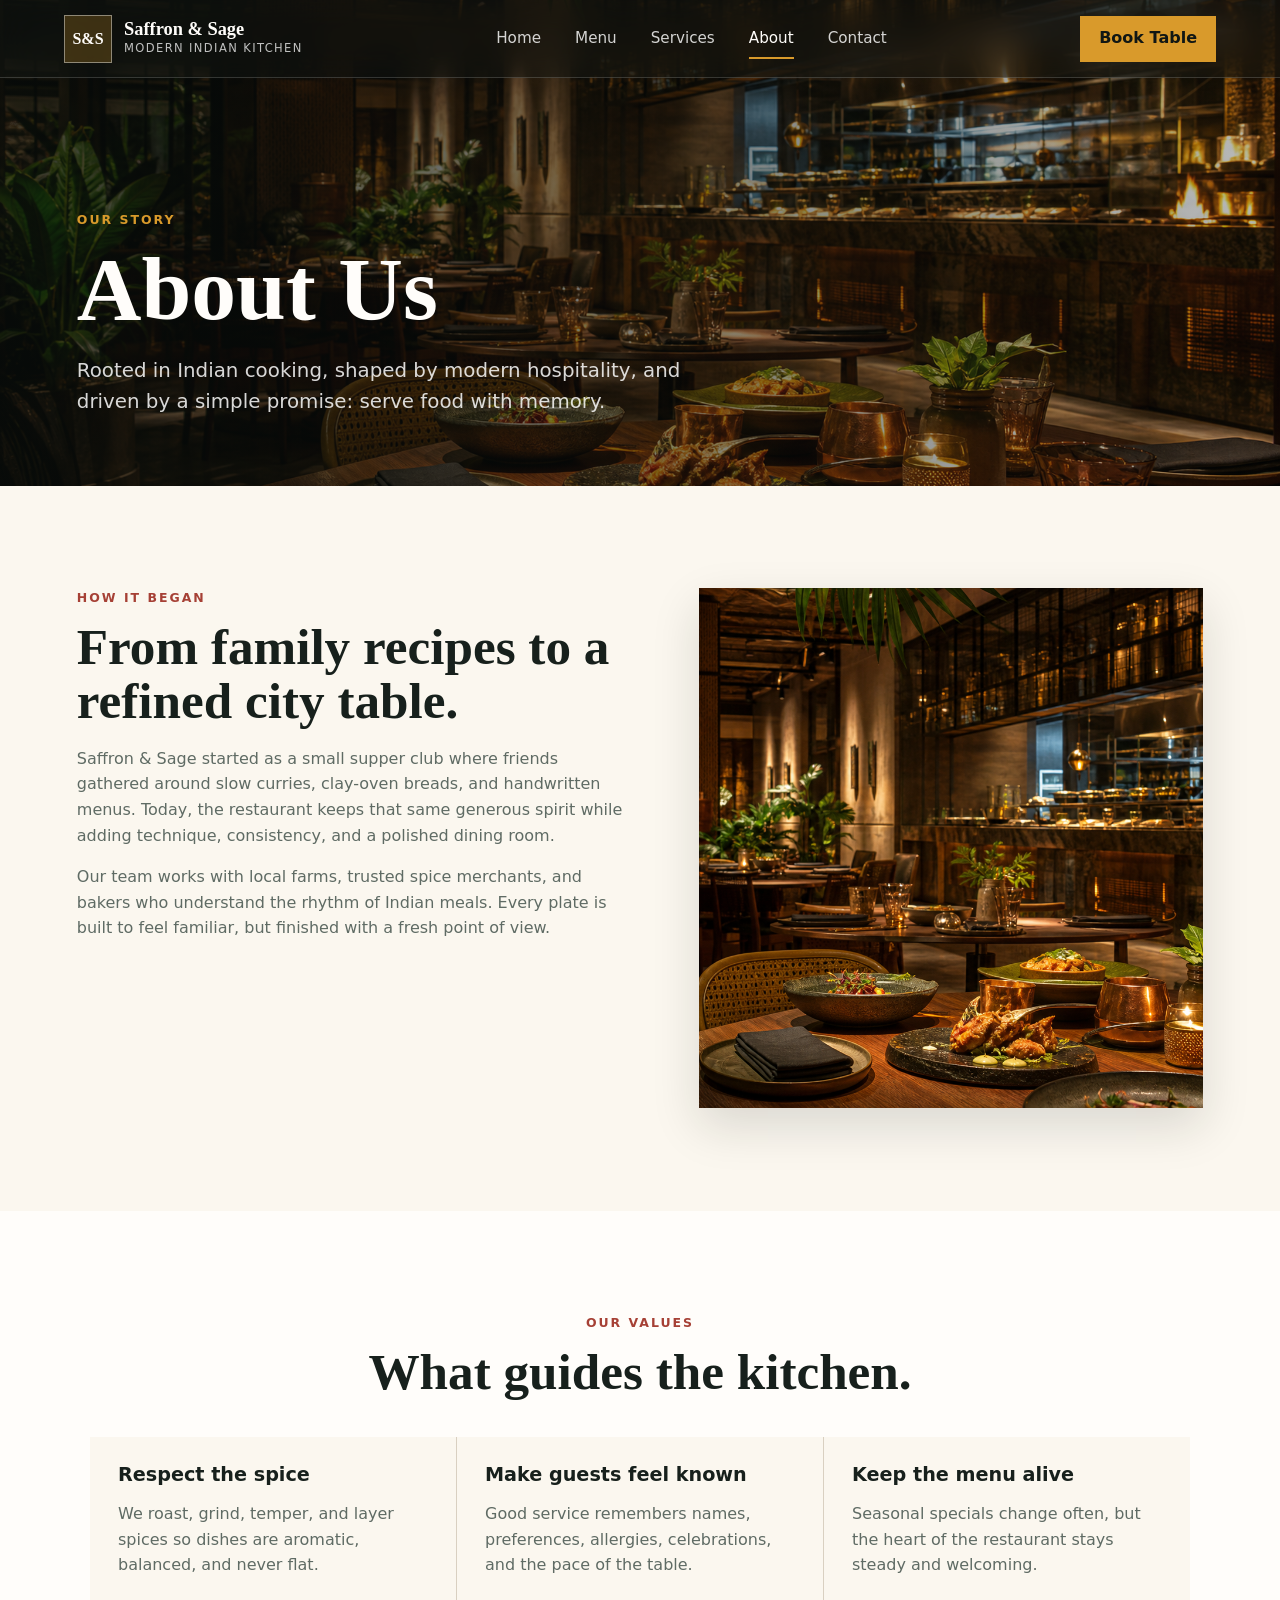
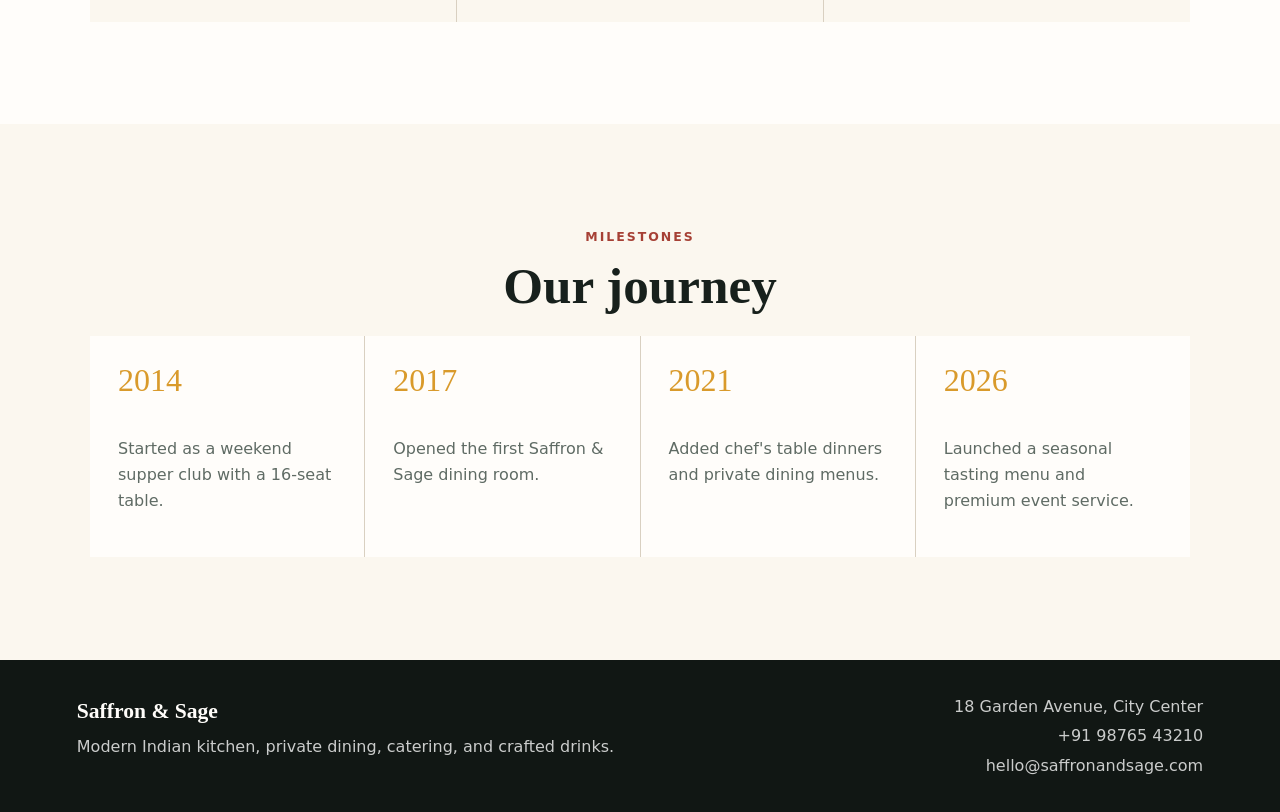
==== about.html @ b7a7b5e6 "Full website" ====
<!DOCTYPE html>
<html lang="en">
<head>
  <meta charset="UTF-8">
  <meta name="viewport" content="width=device-width, initial-scale=1.0">
  <title>About | Saffron &amp; Sage</title>
  <meta name="description" content="Learn the story, team values, and kitchen philosophy behind Saffron & Sage, a modern Indian restaurant.">
  <link rel="stylesheet" href="css/styles.css">
</head>
<body data-page="about">
  <header class="site-header">
    <a class="brand" href="index.html" aria-label="Saffron and Sage home">
      <span class="brand-mark">S&amp;S</span>
      <span class="brand-copy">
        <strong>Saffron &amp; Sage</strong>
        <small>Modern Indian Kitchen</small>
      </span>
    </a>
    <button class="nav-toggle" type="button" aria-label="Toggle navigation" aria-expanded="false" aria-controls="primary-nav">
      <span></span>
      <span></span>
      <span></span>
    </button>
    <nav class="primary-nav" id="primary-nav" aria-label="Primary navigation">
      <a href="index.html">Home</a>
      <a href="menu.html">Menu</a>
      <a href="service.html">Services</a>
      <a href="about.html">About</a>
      <a href="contact.html">Contact</a>
    </nav>
    <a class="header-cta" href="contact.html#reservation">Book Table</a>
  </header>

  <main>
    <section class="sub-hero about-hero">
      <div>
        <p class="eyebrow">Our story</p>
        <h1>About Us</h1>
        <p>Rooted in Indian cooking, shaped by modern hospitality, and driven by a simple promise: serve food with memory.</p>
      </div>
    </section>

    <section class="section story-section">
      <div class="section-grid two-column">
        <div>
          <p class="eyebrow dark">How it began</p>
          <h2>From family recipes to a refined city table.</h2>
          <p>Saffron &amp; Sage started as a small supper club where friends gathered around slow curries, clay-oven breads, and handwritten menus. Today, the restaurant keeps that same generous spirit while adding technique, consistency, and a polished dining room.</p>
          <p>Our team works with local farms, trusted spice merchants, and bakers who understand the rhythm of Indian meals. Every plate is built to feel familiar, but finished with a fresh point of view.</p>
        </div>
        <img class="wide-photo" src="assets/hero-restaurant.png" alt="Warm modern restaurant dining room">
      </div>
    </section>

    <section class="section values-band">
      <div class="section-heading">
        <p class="eyebrow dark">Our values</p>
        <h2>What guides the kitchen.</h2>
      </div>
      <div class="value-list">
        <article>
          <h3>Respect the spice</h3>
          <p>We roast, grind, temper, and layer spices so dishes are aromatic, balanced, and never flat.</p>
        </article>
        <article>
          <h3>Make guests feel known</h3>
          <p>Good service remembers names, preferences, allergies, celebrations, and the pace of the table.</p>
        </article>
        <article>
          <h3>Keep the menu alive</h3>
          <p>Seasonal specials change often, but the heart of the restaurant stays steady and welcoming.</p>
        </article>
      </div>
    </section>

    <section class="section timeline-section">
      <div class="section-heading compact-heading">
        <p class="eyebrow dark">Milestones</p>
        <h2>Our journey</h2>
      </div>
      <div class="timeline">
        <div>
          <span>2014</span>
          <p>Started as a weekend supper club with a 16-seat table.</p>
        </div>
        <div>
          <span>2017</span>
          <p>Opened the first Saffron &amp; Sage dining room.</p>
        </div>
        <div>
          <span>2021</span>
          <p>Added chef's table dinners and private dining menus.</p>
        </div>
        <div>
          <span>2026</span>
          <p>Launched a seasonal tasting menu and premium event service.</p>
        </div>
      </div>
    </section>
  </main>

  <footer class="site-footer">
    <div>
      <strong>Saffron &amp; Sage</strong>
      <p>Modern Indian kitchen, private dining, catering, and crafted drinks.</p>
    </div>
    <div>
      <span>18 Garden Avenue, City Center</span>
      <span>+91 98765 43210</span>
      <span>hello@saffronandsage.com</span>
    </div>
  </footer>

  <script src="js/script.js"></script>
</body>
</html>
---- css/styles.css ----
:root {
  --ink: #17201c;
  --muted: #5f6b64;
  --paper: #fbf7ef;
  --soft: #f1eadc;
  --stone: #d9d0c1;
  --green: #284d3c;
  --leaf: #3f735a;
  --saffron: #d99a2b;
  --tomato: #a64035;
  --charcoal: #111714;
  --white: #fffdfa;
  --shadow: 0 18px 45px rgba(18, 25, 21, 0.14);
}

* {
  box-sizing: border-box;
}

html {
  scroll-behavior: smooth;
}

body {
  margin: 0;
  font-family: Inter, ui-sans-serif, system-ui, -apple-system, BlinkMacSystemFont, "Segoe UI", sans-serif;
  color: var(--ink);
  background: var(--paper);
  line-height: 1.6;
}

body.nav-open {
  overflow: hidden;
}

img {
  display: block;
  max-width: 100%;
}

a {
  color: inherit;
  text-decoration: none;
}

.site-header {
  position: fixed;
  z-index: 20;
  top: 0;
  left: 0;
  right: 0;
  display: grid;
  grid-template-columns: auto 1fr auto;
  align-items: center;
  gap: 24px;
  min-height: 78px;
  padding: 14px clamp(20px, 5vw, 64px);
  color: var(--white);
  background: rgba(17, 23, 20, 0.42);
  border-bottom: 1px solid rgba(255, 255, 255, 0.16);
  backdrop-filter: blur(16px);
  transition: background 180ms ease, box-shadow 180ms ease;
}

.site-header.is-scrolled {
  background: rgba(17, 23, 20, 0.94);
  box-shadow: 0 12px 28px rgba(0, 0, 0, 0.22);
}

.brand {
  display: inline-flex;
  align-items: center;
  gap: 12px;
  min-width: 0;
}

.brand-mark {
  display: grid;
  place-items: center;
  width: 48px;
  height: 48px;
  border: 1px solid rgba(255, 255, 255, 0.42);
  background: rgba(217, 154, 43, 0.24);
  font-family: Georgia, "Times New Roman", serif;
  font-weight: 700;
  letter-spacing: 0;
}

.brand-copy {
  display: grid;
  gap: 0;
}

.brand-copy strong {
  font-family: Georgia, "Times New Roman", serif;
  font-size: 1.15rem;
  line-height: 1.1;
}

.brand-copy small {
  color: rgba(255, 255, 255, 0.74);
  font-size: 0.72rem;
  text-transform: uppercase;
  letter-spacing: 0.12em;
}

.primary-nav {
  display: flex;
  justify-content: center;
  gap: clamp(14px, 3vw, 34px);
  font-size: 0.95rem;
}

.primary-nav a {
  position: relative;
  padding: 8px 0;
  color: rgba(255, 255, 255, 0.82);
  transition: color 160ms ease;
}

.primary-nav a::after {
  content: "";
  position: absolute;
  left: 0;
  right: 0;
  bottom: 0;
  height: 2px;
  background: var(--saffron);
  transform: scaleX(0);
  transform-origin: center;
  transition: transform 160ms ease;
}

.primary-nav a:hover,
.primary-nav a[aria-current="page"] {
  color: var(--white);
}

.primary-nav a:hover::after,
.primary-nav a[aria-current="page"]::after {
  transform: scaleX(1);
}

.header-cta,
.button {
  display: inline-flex;
  align-items: center;
  justify-content: center;
  min-height: 46px;
  padding: 12px 18px;
  border: 1px solid transparent;
  font-weight: 700;
  line-height: 1.15;
  transition: transform 160ms ease, background 160ms ease, border-color 160ms ease;
}

.header-cta {
  color: var(--charcoal);
  background: var(--saffron);
}

.button:hover,
.header-cta:hover {
  transform: translateY(-2px);
}

.button-primary {
  color: var(--white);
  background: var(--green);
  border-color: var(--green);
}

.button-light {
  color: var(--white);
  background: rgba(255, 255, 255, 0.13);
  border-color: rgba(255, 255, 255, 0.52);
}

.nav-toggle {
  display: none;
  width: 46px;
  height: 46px;
  padding: 0;
  border: 1px solid rgba(255, 255, 255, 0.35);
  background: rgba(255, 255, 255, 0.08);
}

.nav-toggle span {
  display: block;
  width: 20px;
  height: 2px;
  margin: 5px auto;
  background: var(--white);
  transition: transform 160ms ease, opacity 160ms ease;
}

.hero,
.sub-hero {
  position: relative;
  display: grid;
  align-items: end;
  min-height: 76vh;
  padding: 128px clamp(20px, 6vw, 84px) 40px;
  overflow: hidden;
  color: var(--white);
  background-color: var(--charcoal);
  background-size: cover;
  background-position: center;
}

.home-hero {
  grid-template-rows: 1fr auto;
  background-image:
    linear-gradient(90deg, rgba(9, 13, 11, 0.82) 0%, rgba(9, 13, 11, 0.58) 44%, rgba(9, 13, 11, 0.24) 100%),
    url("../assets/hero-restaurant.png");
}

.menu-hero {
  background-image:
    linear-gradient(90deg, rgba(9, 13, 11, 0.78), rgba(9, 13, 11, 0.36)),
    url("../assets/signature-platter.png");
}

.service-hero {
  background-image:
    linear-gradient(90deg, rgba(9, 13, 11, 0.78), rgba(9, 13, 11, 0.32)),
    url("../assets/chef-service.png");
}

.about-hero {
  background-image:
    linear-gradient(90deg, rgba(9, 13, 11, 0.78), rgba(9, 13, 11, 0.28)),
    url("../assets/hero-restaurant.png");
}

.contact-hero {
  background-image:
    linear-gradient(90deg, rgba(9, 13, 11, 0.78), rgba(9, 13, 11, 0.28)),
    url("../assets/dessert-drinks.png");
}

.sub-hero {
  min-height: 54vh;
}

.hero-content,
.sub-hero > div {
  max-width: 760px;
}

.eyebrow {
  margin: 0 0 12px;
  color: var(--saffron);
  font-size: 0.78rem;
  font-weight: 800;
  letter-spacing: 0.16em;
  text-transform: uppercase;
}

.eyebrow.dark {
  color: var(--tomato);
}

h1,
h2,
h3,
p {
  overflow-wrap: anywhere;
}

h1,
h2,
h3 {
  margin-top: 0;
  line-height: 1.05;
}

h1 {
  margin-bottom: 18px;
  font-family: Georgia, "Times New Roman", serif;
  font-size: clamp(3.1rem, 9vw, 7.4rem);
  letter-spacing: 0;
}

.sub-hero h1 {
  font-size: clamp(2.8rem, 7vw, 5.6rem);
}

h2 {
  margin-bottom: 18px;
  font-family: Georgia, "Times New Roman", serif;
  font-size: clamp(2rem, 4vw, 3.6rem);
  letter-spacing: 0;
}

h3 {
  margin-bottom: 10px;
  font-size: 1.2rem;
}

.hero-lede,
.sub-hero p:last-child {
  max-width: 660px;
  margin: 0 0 28px;
  color: rgba(255, 255, 255, 0.84);
  font-size: clamp(1rem, 2vw, 1.24rem);
}

.hero-actions {
  display: flex;
  flex-wrap: wrap;
  gap: 12px;
}

.hero-facts {
  display: grid;
  grid-template-columns: repeat(3, minmax(0, 1fr));
  gap: 1px;
  width: min(760px, 100%);
  margin-top: 48px;
  background: rgba(255, 255, 255, 0.22);
}

.hero-facts div {
  padding: 18px;
  background: rgba(17, 23, 20, 0.62);
  backdrop-filter: blur(12px);
}

.hero-facts strong {
  display: block;
  font-family: Georgia, "Times New Roman", serif;
  font-size: clamp(1.7rem, 5vw, 2.8rem);
  line-height: 1;
}

.hero-facts span {
  color: rgba(255, 255, 255, 0.78);
  font-size: 0.92rem;
}

.section {
  padding: clamp(64px, 8vw, 108px) clamp(20px, 6vw, 84px);
}

.section-grid {
  width: min(1180px, 100%);
  margin: 0 auto;
}

.two-column {
  display: grid;
  grid-template-columns: minmax(0, 1fr) minmax(340px, 0.92fr);
  gap: clamp(34px, 6vw, 74px);
}

.center-y {
  align-items: center;
}

.intro-band,
.split-band {
  background: var(--white);
}

.section p {
  color: var(--muted);
}

.section-heading {
  width: min(840px, 100%);
  margin: 0 auto 38px;
  text-align: center;
}

.compact-heading {
  margin-bottom: 24px;
}

.info-grid,
.contact-list {
  display: grid;
  grid-template-columns: repeat(2, minmax(0, 1fr));
  gap: 14px;
  margin-top: 28px;
}

.info-grid div,
.contact-list div {
  padding: 18px;
  background: var(--soft);
  border-left: 4px solid var(--saffron);
}

.info-grid span,
.contact-list span,
.menu-card span {
  display: block;
  margin-bottom: 6px;
  color: var(--tomato);
  font-size: 0.76rem;
  font-weight: 800;
  letter-spacing: 0.12em;
  text-transform: uppercase;
}

.photo-stack {
  display: grid;
  grid-template-columns: 1fr 0.8fr;
  align-items: end;
  gap: 16px;
  min-height: 470px;
}

.photo-stack img,
.wide-photo,
.menu-feature img {
  width: 100%;
  object-fit: cover;
  box-shadow: var(--shadow);
}

.photo-stack img:first-child {
  height: 420px;
}

.photo-stack img:last-child {
  height: 330px;
  margin-bottom: 52px;
}

.wide-photo {
  height: min(520px, 62vw);
}

.feature-grid,
.service-grid {
  display: grid;
  grid-template-columns: repeat(3, minmax(0, 1fr));
  gap: 18px;
  width: min(1180px, 100%);
  margin: 0 auto;
}

.feature-card,
.service-card,
.menu-card,
.reservation-form {
  background: var(--white);
  box-shadow: 0 1px 0 rgba(23, 32, 28, 0.08);
}

.feature-card,
.service-card {
  min-height: 260px;
  padding: 28px;
  border-top: 4px solid var(--leaf);
}

.feature-number,
.service-card span,
.timeline span {
  display: inline-block;
  margin-bottom: 24px;
  color: var(--saffron);
  font-family: Georgia, "Times New Roman", serif;
  font-size: 2rem;
  line-height: 1;
}

.highlight-band {
  color: var(--white);
  background: var(--charcoal);
}

.highlight-band p {
  color: rgba(255, 255, 255, 0.78);
}

.highlight-band .wide-photo {
  border: 1px solid rgba(255, 255, 255, 0.2);
}

.menu-feature {
  display: grid;
  grid-template-columns: minmax(320px, 0.95fr) minmax(0, 1fr);
  gap: clamp(26px, 5vw, 58px);
  align-items: center;
  width: min(1040px, 100%);
  margin: 0 auto;
  padding: 22px;
  background: var(--white);
}

.menu-feature img {
  height: 390px;
}

.menu-feature strong {
  color: var(--tomato);
  font-size: 1.45rem;
}

.menu-section {
  background: var(--white);
}

.menu-filters {
  display: flex;
  flex-wrap: wrap;
  justify-content: center;
  gap: 10px;
  margin-bottom: 30px;
}

.filter-button {
  min-height: 42px;
  padding: 10px 16px;
  color: var(--green);
  background: transparent;
  border: 1px solid var(--stone);
  font-weight: 800;
  cursor: pointer;
  transition: background 160ms ease, color 160ms ease, border-color 160ms ease;
}

.filter-button.is-active,
.filter-button:hover {
  color: var(--white);
  background: var(--green);
  border-color: var(--green);
}

.menu-grid {
  display: grid;
  grid-template-columns: repeat(2, minmax(0, 1fr));
  gap: 16px;
  width: min(1080px, 100%);
  margin: 0 auto;
}

.menu-card {
  display: flex;
  justify-content: space-between;
  gap: 20px;
  min-height: 172px;
  padding: 24px;
  border: 1px solid rgba(23, 32, 28, 0.08);
}

.menu-card.is-hidden {
  display: none;
}

.menu-card strong {
  flex: 0 0 auto;
  color: var(--green);
  font-size: 1.05rem;
}

.values-band {
  background: var(--white);
}

.value-list,
.timeline {
  display: grid;
  grid-template-columns: repeat(3, minmax(0, 1fr));
  gap: 1px;
  width: min(1100px, 100%);
  margin: 0 auto;
  background: var(--stone);
}

.value-list article,
.timeline div {
  padding: 28px;
  background: var(--paper);
}

.timeline {
  grid-template-columns: repeat(4, minmax(0, 1fr));
}

.timeline div {
  background: var(--white);
}

.clean-list {
  display: grid;
  gap: 10px;
  padding: 0;
  margin: 22px 0 26px;
  list-style: none;
}

.clean-list li {
  position: relative;
  padding-left: 22px;
}

.clean-list li::before {
  content: "";
  position: absolute;
  left: 0;
  top: 0.65em;
  width: 8px;
  height: 8px;
  background: var(--saffron);
}

.contact-layout {
  display: grid;
  grid-template-columns: minmax(320px, 0.88fr) minmax(0, 1.12fr);
  gap: clamp(28px, 5vw, 58px);
  width: min(1180px, 100%);
  margin: 0 auto;
}

.map-panel {
  position: relative;
  min-height: 280px;
  margin-top: 22px;
  overflow: hidden;
  background:
    linear-gradient(135deg, rgba(40, 77, 60, 0.2), rgba(217, 154, 43, 0.2)),
    var(--soft);
}

.map-line {
  position: absolute;
  background: rgba(40, 77, 60, 0.28);
}

.map-line.horizontal {
  left: -20px;
  right: -20px;
  height: 22px;
  transform: rotate(-11deg);
}

.map-line.horizontal.one {
  top: 70px;
}

.map-line.horizontal.two {
  bottom: 62px;
  transform: rotate(8deg);
}

.map-line.vertical {
  top: -20px;
  bottom: -20px;
  width: 20px;
  transform: rotate(24deg);
}

.map-line.vertical.one {
  left: 28%;
}

.map-line.vertical.two {
  right: 22%;
  transform: rotate(-18deg);
}

.map-pin {
  position: absolute;
  left: 50%;
  top: 50%;
  display: grid;
  place-items: center;
  width: 70px;
  height: 70px;
  color: var(--white);
  background: var(--tomato);
  border: 6px solid var(--white);
  box-shadow: var(--shadow);
  transform: translate(-50%, -50%);
}

.map-pin span {
  font-family: Georgia, "Times New Roman", serif;
  font-weight: 800;
}

.reservation-form {
  padding: clamp(26px, 4vw, 42px);
}

.form-grid {
  display: grid;
  grid-template-columns: repeat(2, minmax(0, 1fr));
  gap: 16px;
}

label {
  display: grid;
  gap: 8px;
  color: var(--ink);
  font-weight: 800;
}

label span {
  font-size: 0.9rem;
}

input,
select,
textarea {
  width: 100%;
  min-height: 48px;
  padding: 12px 13px;
  color: var(--ink);
  background: var(--paper);
  border: 1px solid var(--stone);
  border-radius: 0;
  font: inherit;
}

textarea {
  resize: vertical;
}

input:focus,
select:focus,
textarea:focus {
  outline: 2px solid rgba(217, 154, 43, 0.45);
  border-color: var(--saffron);
}

.full-field {
  grid-column: 1 / -1;
}

.reservation-form .button {
  margin-top: 18px;
  cursor: pointer;
}

.form-message {
  min-height: 24px;
  margin: 14px 0 0;
  font-weight: 800;
}

.form-message.is-error {
  color: var(--tomato);
}

.form-message.is-success {
  color: var(--green);
}

.site-footer {
  display: grid;
  grid-template-columns: minmax(0, 1fr) auto;
  gap: 24px;
  padding: 34px clamp(20px, 6vw, 84px);
  color: rgba(255, 255, 255, 0.78);
  background: var(--charcoal);
}

.site-footer strong {
  display: block;
  margin-bottom: 6px;
  color: var(--white);
  font-family: Georgia, "Times New Roman", serif;
  font-size: 1.35rem;
}

.site-footer p {
  margin: 0;
}

.site-footer div:last-child {
  display: grid;
  gap: 4px;
  text-align: right;
}

@media (max-width: 980px) {
  .site-header {
    grid-template-columns: auto auto;
  }

  .primary-nav,
  .header-cta {
    display: none;
  }

  .nav-toggle {
    display: block;
    justify-self: end;
  }

  body.nav-open .primary-nav {
    position: fixed;
    left: 16px;
    right: 16px;
    top: 88px;
    display: grid;
    gap: 0;
    padding: 14px;
    background: rgba(17, 23, 20, 0.98);
    box-shadow: var(--shadow);
  }

  body.nav-open .primary-nav a {
    padding: 14px 8px;
  }

  body.nav-open .nav-toggle span:first-child {
    transform: translateY(7px) rotate(45deg);
  }

  body.nav-open .nav-toggle span:nth-child(2) {
    opacity: 0;
  }

  body.nav-open .nav-toggle span:last-child {
    transform: translateY(-7px) rotate(-45deg);
  }

  .two-column,
  .menu-feature,
  .contact-layout {
    grid-template-columns: 1fr;
  }

  .feature-grid,
  .service-grid {
    grid-template-columns: repeat(2, minmax(0, 1fr));
  }

  .value-list,
  .timeline {
    grid-template-columns: 1fr 1fr;
  }
}

@media (max-width: 700px) {
  .site-header {
    min-height: 72px;
    padding: 12px 16px;
  }

  .brand-mark {
    width: 42px;
    height: 42px;
  }

  .brand-copy small {
    display: none;
  }

  .hero,
  .sub-hero {
    min-height: 68vh;
    padding: 110px 18px 28px;
  }

  .sub-hero {
    min-height: 46vh;
  }

  .hero-facts {
    grid-template-columns: 1fr;
    margin-top: 34px;
  }

  .section {
    padding: 54px 18px;
  }

  .info-grid,
  .contact-list,
  .form-grid,
  .menu-grid,
  .feature-grid,
  .service-grid,
  .value-list,
  .timeline {
    grid-template-columns: 1fr;
  }

  .photo-stack {
    grid-template-columns: 1fr;
    min-height: auto;
  }

  .photo-stack img:first-child,
  .photo-stack img:last-child,
  .wide-photo,
  .menu-feature img {
    height: 300px;
    margin: 0;
  }

  .menu-card {
    flex-direction: column;
    min-height: 0;
  }

  .site-footer {
    grid-template-columns: 1fr;
  }

  .site-footer div:last-child {
    text-align: left;
  }
}
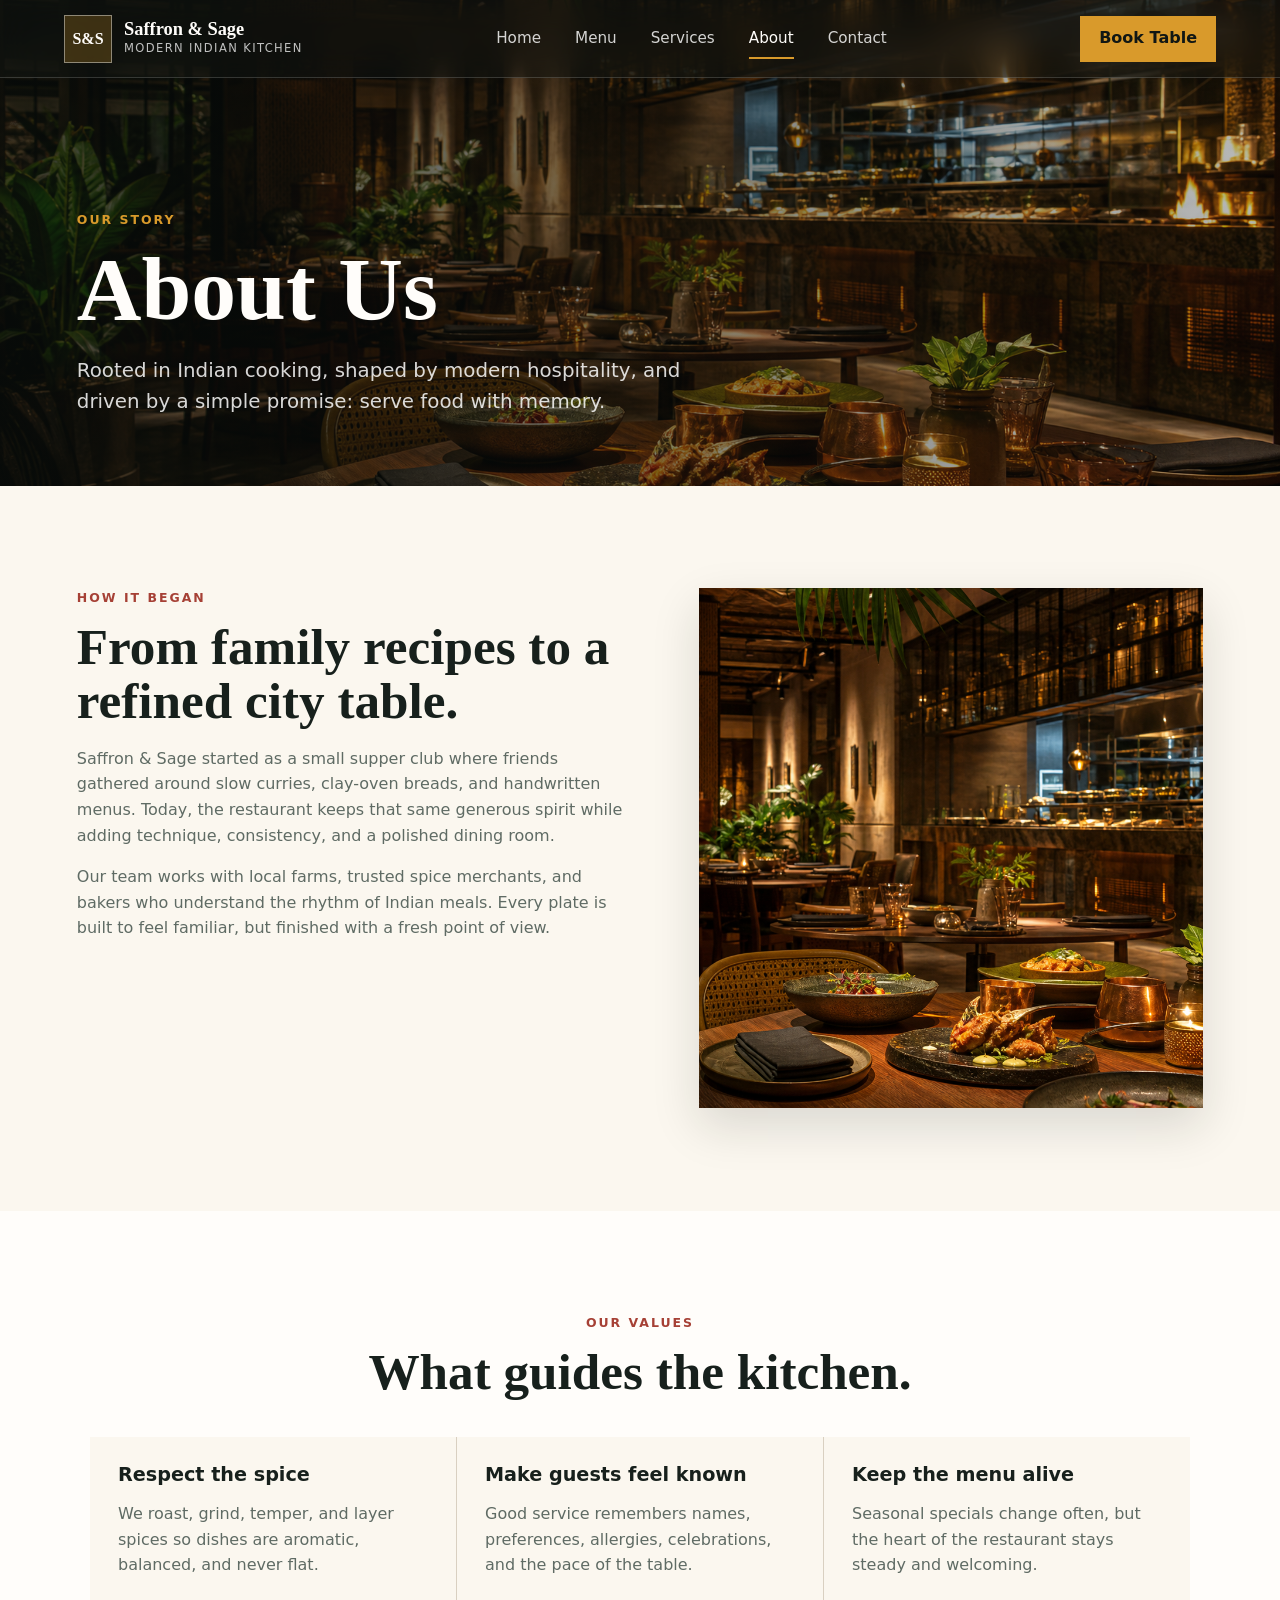
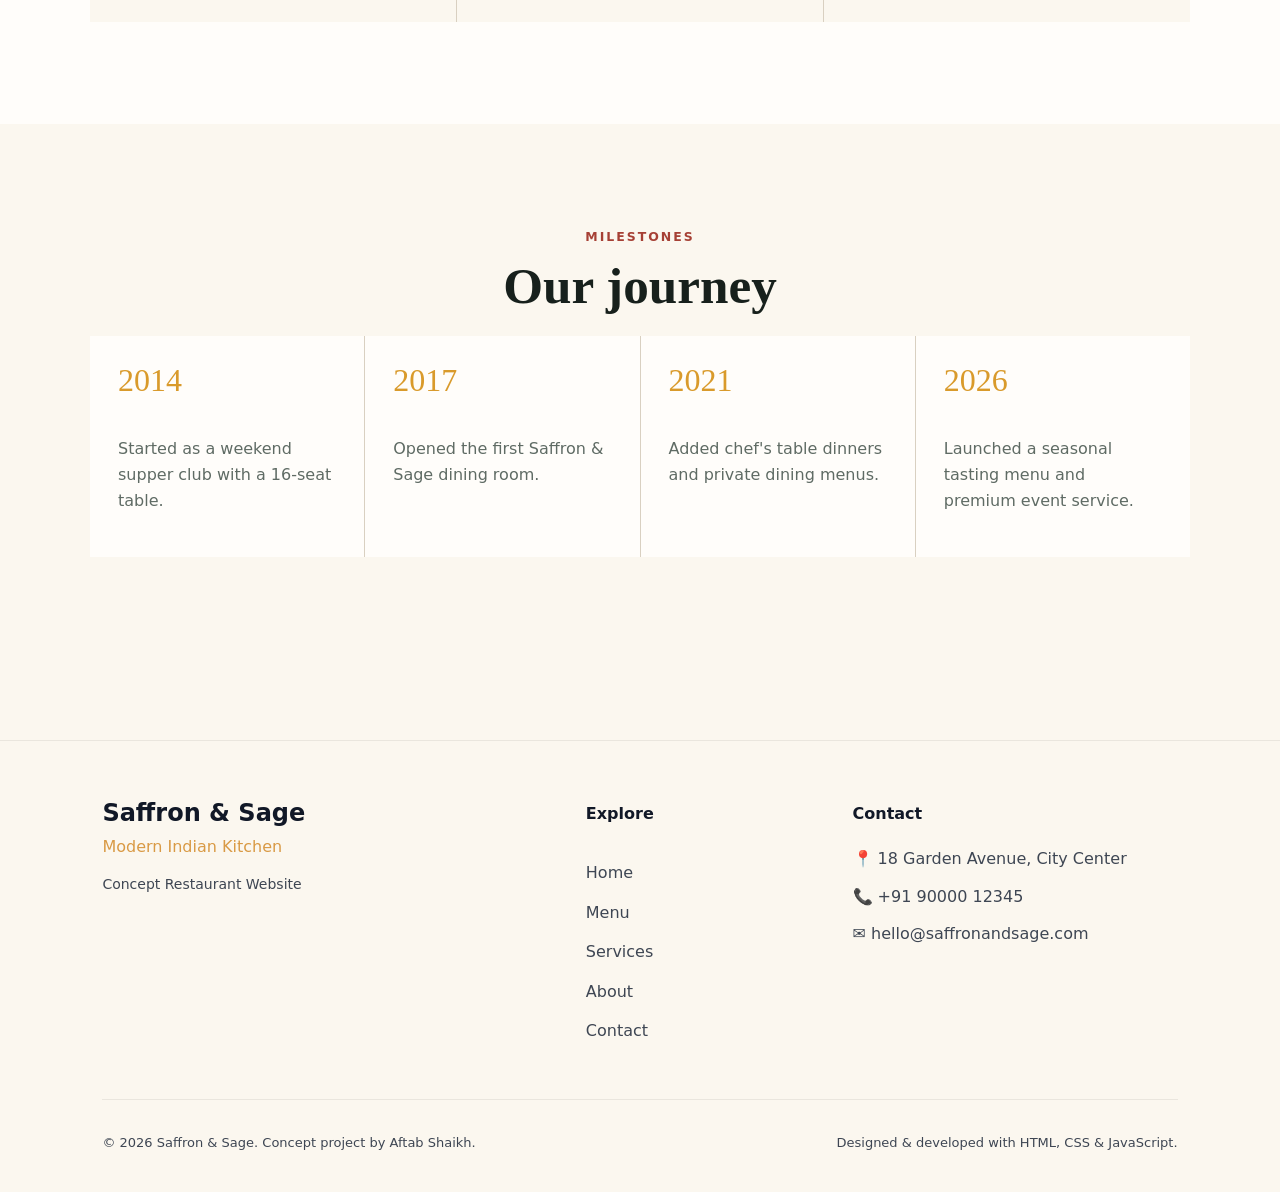
==== commit 857b2a0f: "Updation" ====
--- a/about.html
+++ b/about.html
@@ -24,7 +24,7 @@
     <nav class="primary-nav" id="primary-nav" aria-label="Primary navigation">
       <a href="index.html">Home</a>
       <a href="menu.html">Menu</a>
-      <a href="service.html">Services</a>
+      <a href="services.html">Services</a>
       <a href="about.html">About</a>
       <a href="contact.html">Contact</a>
     </nav>
@@ -100,16 +100,37 @@
   </main>
 
   <footer class="site-footer">
-    <div>
-      <strong>Saffron &amp; Sage</strong>
-      <p>Modern Indian kitchen, private dining, catering, and crafted drinks.</p>
+  <div class="footer-container">
+
+    <div class="footer-brand">
+      <h3>Saffron & Sage</h3>
+      <p>Modern Indian Kitchen</p>
+      <span>Concept Restaurant Website</span>
     </div>
-    <div>
-      <span>18 Garden Avenue, City Center</span>
-      <span>+91 98765 43210</span>
-      <span>hello@saffronandsage.com</span>
+
+    <div class="footer-links">
+      <h4>Explore</h4>
+      <a href="index.html">Home</a>
+      <a href="menu.html">Menu</a>
+      <a href="services.html">Services</a>
+      <a href="about.html">About</a>
+      <a href="contact.html">Contact</a>
     </div>
-  </footer>
+
+    <div class="footer-contact">
+      <h4>Contact</h4>
+      <p>📍 18 Garden Avenue, City Center</p>
+      <p>📞 +91 90000 12345</p>
+      <p>✉ hello@saffronandsage.com</p>
+    </div>
+
+  </div>
+
+  <div class="footer-bottom">
+    <p>© 2026 Saffron & Sage. Concept project by Aftab Shaikh.</p>
+    <p>Designed & developed with HTML, CSS & JavaScript.</p>
+  </div>
+</footer>
 
   <script src="js/script.js"></script>
 </body>
--- a/css/styles.css
+++ b/css/styles.css
@@ -753,30 +753,95 @@
 }
 
 .site-footer {
-  display: grid;
-  grid-template-columns: minmax(0, 1fr) auto;
-  gap: 24px;
-  padding: 34px clamp(20px, 6vw, 84px);
-  color: rgba(255, 255, 255, 0.78);
-  background: var(--charcoal);
-}
-
-.site-footer strong {
-  display: block;
-  margin-bottom: 6px;
-  color: var(--white);
-  font-family: Georgia, "Times New Roman", serif;
-  font-size: 1.35rem;
-}
-
-.site-footer p {
-  margin: 0;
-}
-
-.site-footer div:last-child {
-  display: grid;
-  gap: 4px;
-  text-align: right;
+  margin-top: 80px;
+  padding: 60px 8% 25px;
+  background: #fbf7ef;
+  border-top: 1px solid rgba(40, 35, 30, 0.08);
+  color: #111827;
+}
+
+.footer-container {
+  max-width: 1200px;
+  margin: 0 auto;
+
+  display: grid;
+  grid-template-columns: 2fr 1fr 1.5fr;
+  gap: 50px;
+}
+
+.footer-brand h3 {
+  margin: 0 0 8px;
+  color: #111827;
+  font-size: 24px;
+}
+
+.footer-brand p {
+  margin: 0 0 12px;
+  color: #d99a45;
+}
+
+.footer-brand span {
+  color: #3e4653;
+  font-size: 14px;
+}
+
+.footer-links h4,
+.footer-contact h4 {
+  margin: 0 0 20px;
+  color: #111827;
+  font-size: 16px;
+}
+
+.footer-links {
+  display: flex;
+  flex-direction: column;
+  gap: 14px;
+}
+
+.footer-links a {
+  color: #3e4653;
+  text-decoration: none;
+  transition: color 0.2s ease;
+}
+
+.footer-links a:hover {
+  color: #d99a45;
+}
+
+.footer-contact {
+  color: #3e4653;
+}
+
+.footer-contact p {
+  margin: 0 0 12px;
+  line-height: 1.6;
+}
+
+.footer-bottom {
+  max-width: 1200px;
+  margin: 55px auto 0;
+  padding-top: 20px;
+
+  border-top: 1px solid rgba(40, 35, 30, 0.08);
+
+  display: flex;
+  justify-content: space-between;
+  gap: 20px;
+
+  color: #3e4653;
+  font-size: 13px;
+}
+
+@media (max-width: 768px) {
+  .footer-container {
+    grid-template-columns: 1fr;
+    gap: 35px;
+  }
+
+  .footer-bottom {
+    flex-direction: column;
+    gap: 8px;
+  }
 }
 
 @media (max-width: 980px) {
@@ -901,12 +966,4 @@
     flex-direction: column;
     min-height: 0;
   }
-
-  .site-footer {
-    grid-template-columns: 1fr;
-  }
-
-  .site-footer div:last-child {
-    text-align: left;
-  }
-}
+}
